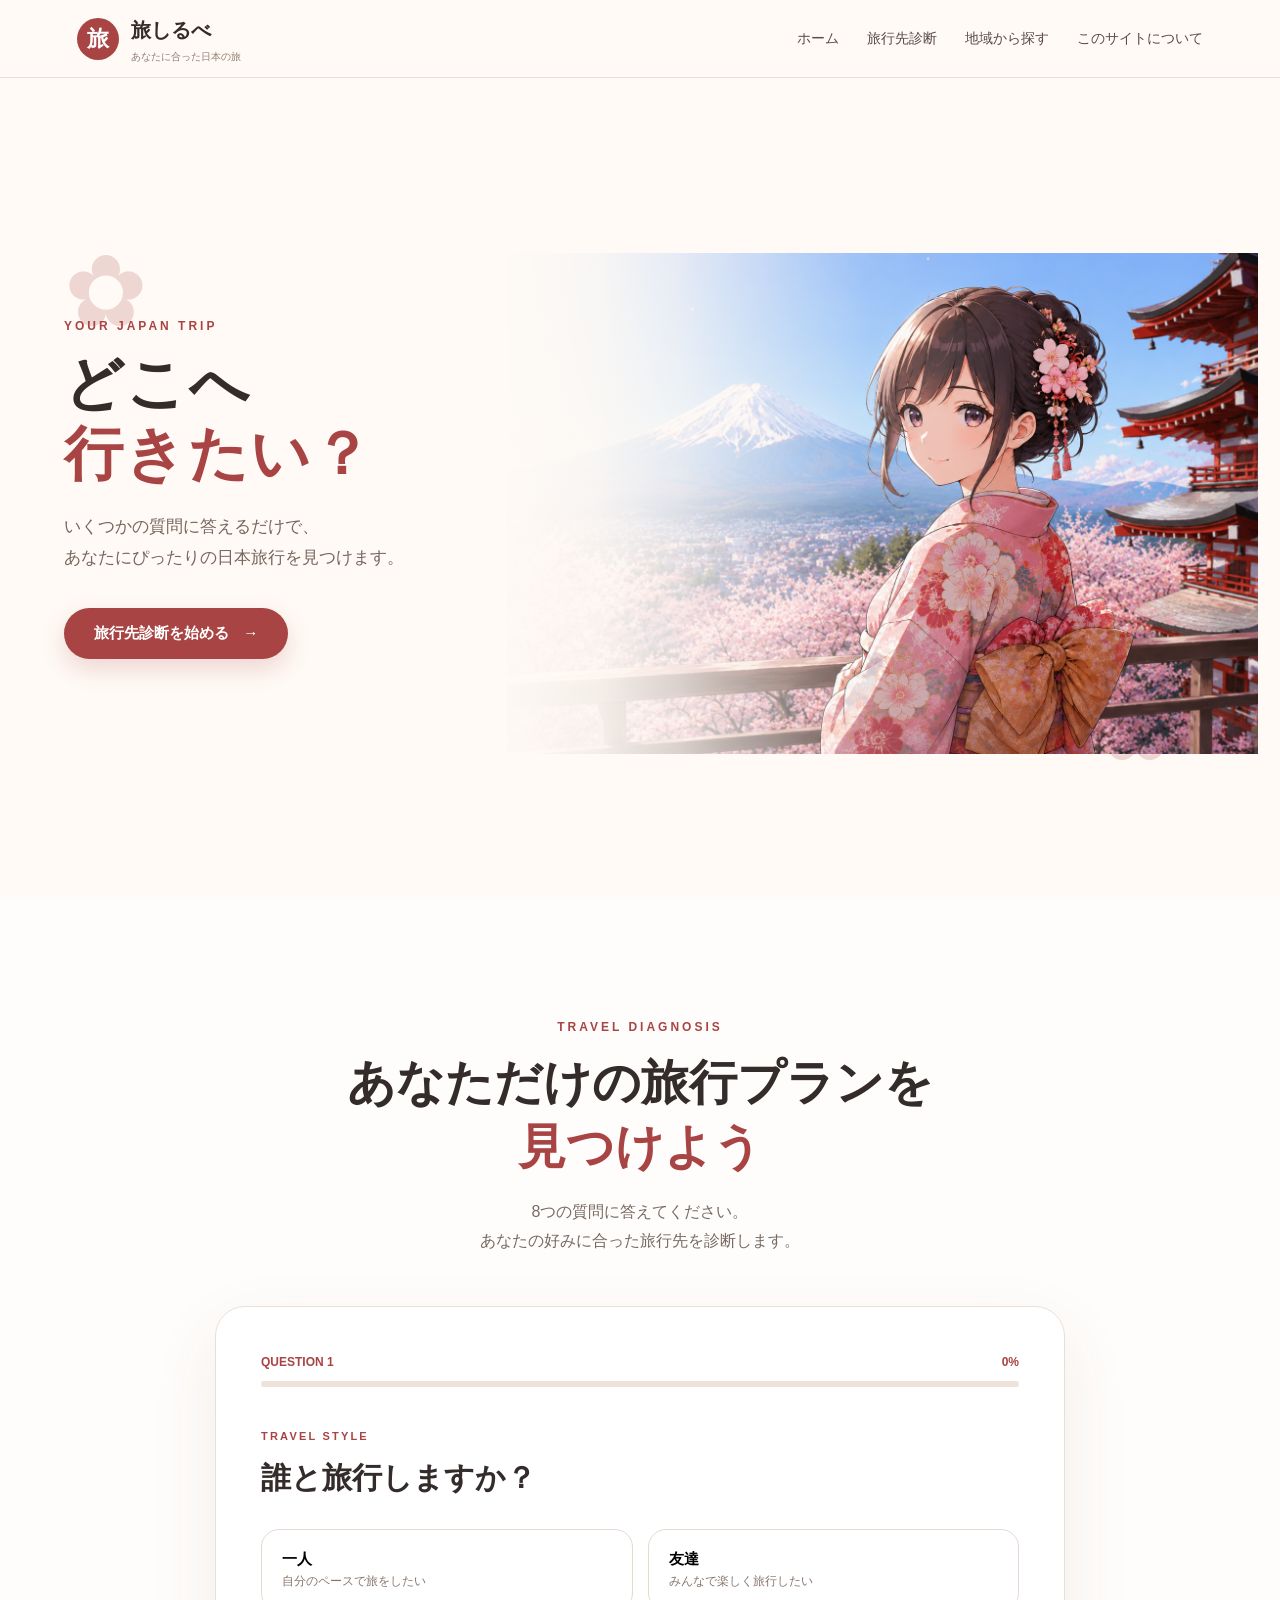
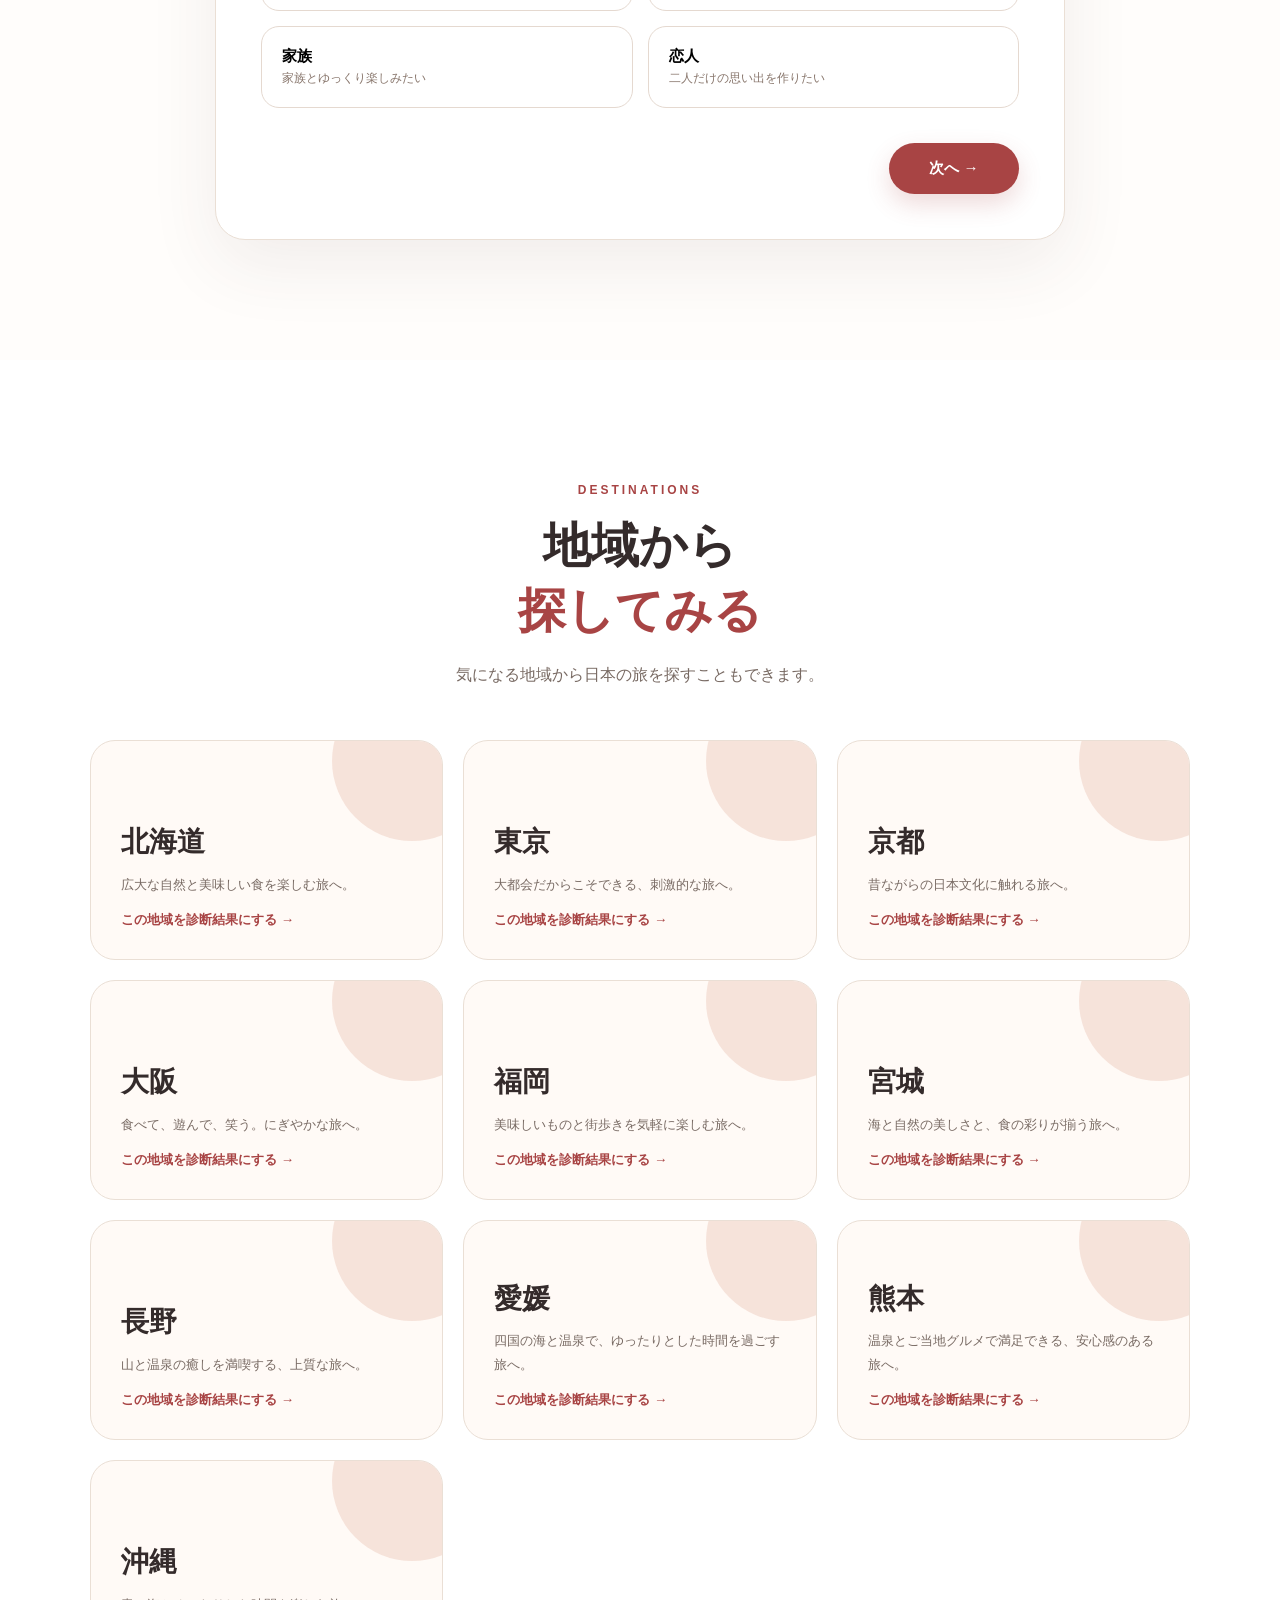
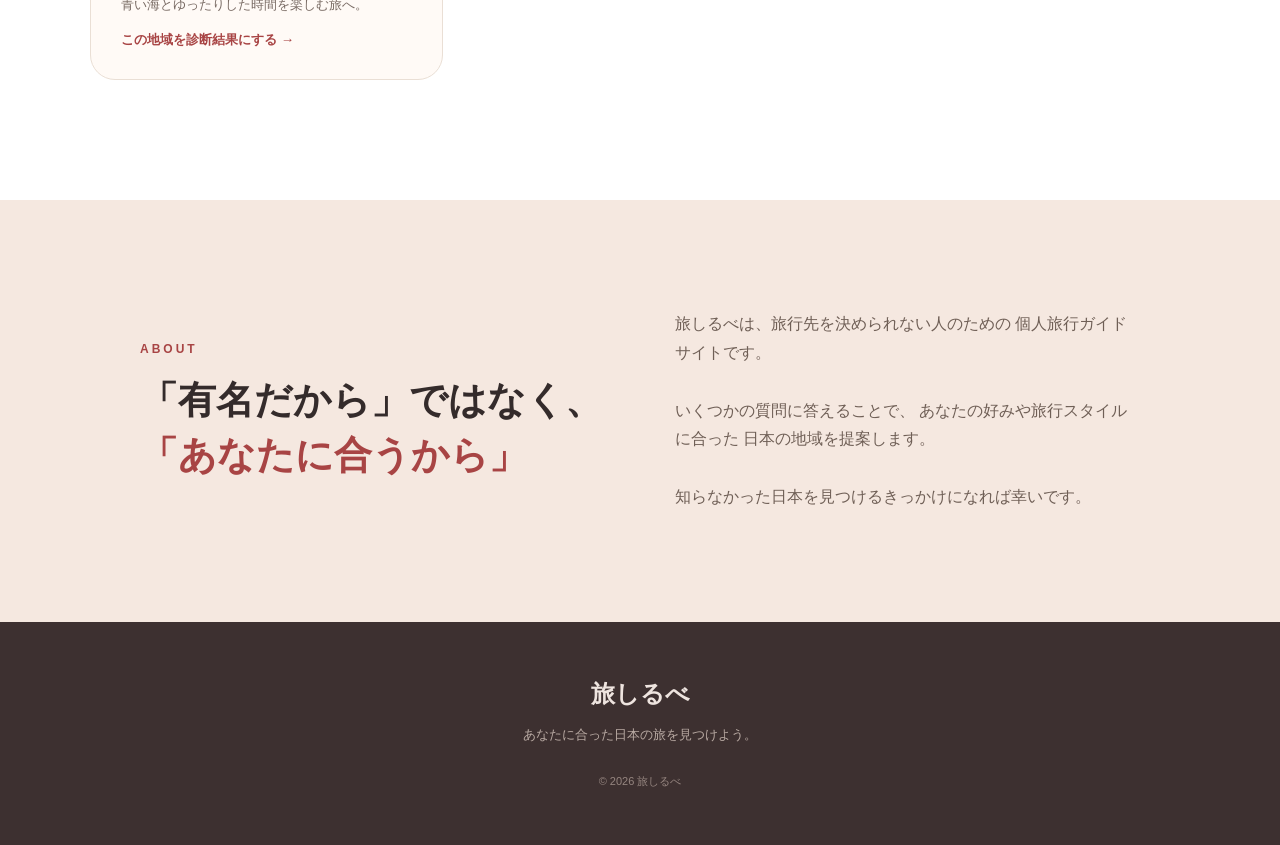
==== index.html @ ece28712 "aha~" ====
<!DOCTYPE html>
<html lang="ja">
<head>
    <meta charset="UTF-8">
    <meta name="viewport" content="width=device-width, initial-scale=1.0">

    <title>旅しるべ｜あなたに合った日本の旅</title>

    <link rel="stylesheet" href="style.css">
</head>

<body>

    <!-- =========================
         ヘッダー
    ========================== -->

    <header class="header">

        <div class="logo">
            <span class="logo-mark">旅</span>
            <div>
                <strong>旅しるべ</strong>
                <small>あなたに合った日本の旅</small>
            </div>
        </div>

        <nav class="nav">
            <a href="#home">ホーム</a>
            <a href="#diagnosis">旅行先診断</a>
            <a href="#regions">地域から探す</a>
            <a href="#about">このサイトについて</a>
        </nav>

    </header>


    <!-- =========================
         メイン
    ========================== -->

    <main>

        <!-- ヒーロー -->
        <section id="home" class="hero">

            <div class="hero-decoration decoration-one">✿</div>
            <div class="hero-decoration decoration-two">❀</div>

            <div class="hero-content">

                <div class="hero-text">

                    <p class="eyebrow">YOUR JAPAN TRIP</p>

                    <h1>
                        どこへ<br>
                        <span>行きたい？</span>
                    </h1>

                    <p class="hero-description">
                        いくつかの質問に答えるだけで、<br>
                        あなたにぴったりの日本旅行を見つけます。
                    </p>

                    <button class="main-button" id="startButton">
                        旅行先診断を始める
                        <span>→</span>
                    </button>

                </div>


                <!-- キャラクター用スペース -->
                <div class="character-area"></div>

            </div>

        </section>


        <!-- =========================
             診断セクション
        ========================== -->

        <section id="diagnosis" class="diagnosis-section">

            <div class="section-heading">

                <p class="eyebrow">TRAVEL DIAGNOSIS</p>

                <h2>
                    あなただけの旅行プランを<br>
                    <span>見つけよう</span>
                </h2>

                <p>
                    8つの質問に答えてください。<br>
                    あなたの好みに合った旅行先を診断します。
                </p>

            </div>


            <div class="quiz-card" id="quizCard">

                <!-- 進行状況 -->
                <div class="quiz-progress">

                    <div class="progress-info">
                        <span id="questionNumber">QUESTION 1</span>
                        <span id="progressPercent">0%</span>
                    </div>

                    <div class="progress-bar">
                        <div id="progressFill"></div>
                    </div>

                </div>


                <!-- 質問 -->
                <div id="questionArea">

                    <p class="question-category" id="questionCategory">
                        TRAVEL STYLE
                    </p>

                    <h3 id="questionText">
                        誰と旅行しますか？
                    </h3>

                    <div id="choices" class="choices"></div>

                </div>


                <!-- ボタン -->
                <div class="quiz-buttons">

                    <button
                        id="backButton"
                        class="sub-button"
                        type="button">
                        ← 戻る
                    </button>

                    <button
                        id="nextButton"
                        class="main-button small-button"
                        type="button"
                        disabled>
                        次へ →
                    </button>

                </div>

            </div>

        </section>


        <!-- =========================
             診断結果
        ========================== -->

        <section id="resultSection" class="result-section">

            <div class="result-card">

                <p class="eyebrow">YOUR RESULT</p>

                <h2>
                    あなたにおすすめの<br>
                    <span>旅行先は……</span>
                </h2>

                <div class="result-region" id="resultRegion">
                    京都
                </div>

                <p class="result-catch" id="resultCatch">
                    歴史と日本文化を感じる旅へ。
                </p>

                <div class="result-description" id="resultDescription">
                </div>


                <div class="result-tags" id="resultTags">
                </div>


                <div class="result-grid">

                    <div class="result-info">

                        <span>🏯 おすすめスポット</span>
                        <strong id="resultSpots"></strong>

                    </div>

                    <div class="result-info">

                        <span>🍴 おすすめグルメ</span>
                        <strong id="resultFood"></strong>

                    </div>

                    <div class="result-info">

                        <span>🌸 おすすめ時期</span>
                        <strong id="resultSeason"></strong>

                    </div>

                    <div class="result-info">

                        <span>💰 予算目安</span>
                        <strong id="resultBudget"></strong>

                    </div>

                </div>


                <div class="result-alternatives">

                    <p class="result-alternatives-title">
                        他にはこんな場所がおすすめ！
                    </p>

                    <div class="result-alternative-list" id="resultAlternatives"></div>

                </div>


                <div class="result-actions">

                    <button
                        id="detailsButton"
                        class="main-button">
                        この地域を詳しく見る →
                    </button>

                    <button
                        id="retryButton"
                        class="sub-button">
                        もう一度診断する
                    </button>

                </div>

            </div>

        </section>


        <!-- =========================
             地域一覧
        ========================== -->

        <section id="regions" class="regions-section">

            <div class="section-heading">

                <p class="eyebrow">DESTINATIONS</p>

                <h2>
                    地域から<br>
                    <span>探してみる</span>
                </h2>

                <p>
                    気になる地域から日本の旅を探すこともできます。
                </p>

            </div>


            <div class="region-grid" id="regionGrid">

                <!-- JavaScriptで生成 -->

            </div>

        </section>


        <!-- =========================
             このサイトについて
        ========================== -->

        <section id="about" class="about-section">

            <div class="about-inner">

                <div>

                    <p class="eyebrow">ABOUT</p>

                    <h2>
                        「有名だから」ではなく、<br>
                        <span>「あなたに合うから」</span>
                    </h2>

                </div>

                <p>
                    旅しるべは、旅行先を決められない人のための
                    個人旅行ガイドサイトです。
                    <br><br>
                    いくつかの質問に答えることで、
                    あなたの好みや旅行スタイルに合った
                    日本の地域を提案します。
                    <br><br>
                    知らなかった日本を見つけるきっかけになれば幸いです。
                </p>

            </div>

        </section>

    </main>


    <!-- =========================
         フッター
    ========================== -->

    <footer>

        <div class="footer-logo">
            旅しるべ
        </div>

        <p>
            あなたに合った日本の旅を見つけよう。
        </p>

        <small>
            © 2026 旅しるべ
        </small>

    </footer>


    <script src="script.js"></script>

</body>
</html>
---- style.css ----
/* ==========================================
   基本設定
========================================== */

* {
    box-sizing: border-box;
    margin: 0;
    padding: 0;
}

html {
    scroll-behavior: smooth;
}

body {
    font-family:
        "Yu Gothic",
        "Hiragino Kaku Gothic ProN",
        Meiryo,
        sans-serif;

    color: #342b2b;
    background: #fffaf5;
    line-height: 1.8;
}

button,
a {
    font-family: inherit;
}

button {
    cursor: pointer;
}


/* ==========================================
   ヘッダー
========================================== */

.header {
    height: 78px;
    padding: 0 6%;

    display: flex;
    align-items: center;
    justify-content: space-between;

    background: rgba(255, 250, 245, 0.96);

    border-bottom: 1px solid #eadfd5;

    position: sticky;
    top: 0;
    z-index: 100;
}

.logo {
    display: flex;
    align-items: center;
    gap: 12px;
}

.logo-mark {
    width: 42px;
    height: 42px;

    display: grid;
    place-items: center;

    border-radius: 50%;

    color: white;
    background: #a84444;

    font-size: 22px;
    font-weight: bold;
}

.logo strong {
    display: block;
    font-size: 20px;
}

.logo small {
    display: block;
    color: #927d72;
    font-size: 10px;
}

.nav {
    display: flex;
    gap: 28px;
}

.nav a {
    color: #594b45;
    text-decoration: none;
    font-size: 14px;
    transition: 0.2s;
}

.nav a:hover {
    color: #a84444;
}


/* ==========================================
   共通
========================================== */

.eyebrow {
    color: #a84444;
    font-size: 12px;
    font-weight: bold;
    letter-spacing: 0.25em;
    margin-bottom: 12px;
}

.section-heading {
    text-align: center;
    margin-bottom: 50px;
}

.section-heading h2 {
    font-size: clamp(32px, 5vw, 48px);
    line-height: 1.35;
    margin-bottom: 18px;
}

.section-heading h2 span,
.hero h1 span,
.about-section h2 span {
    color: #a84444;
}

.section-heading > p:last-child {
    color: #786a63;
}


/* ==========================================
   ボタン
========================================== */

.main-button {
    border: none;

    background: #a84444;
    color: white;

    padding: 16px 30px;

    border-radius: 999px;

    font-size: 15px;
    font-weight: bold;

    box-shadow: 0 10px 25px rgba(168, 68, 68, 0.2);

    transition:
        transform 0.2s,
        box-shadow 0.2s,
        background 0.2s;
}

.main-button:hover {
    background: #8f3737;
    transform: translateY(-3px);

    box-shadow:
        0 15px 30px rgba(168, 68, 68, 0.28);
}

.main-button span {
    margin-left: 10px;
}

.small-button {
    min-width: 130px;
}

.sub-button {
    border: 1px solid #d8c9be;

    background: white;
    color: #65554d;

    padding: 14px 24px;

    border-radius: 999px;

    font-size: 14px;

    transition: 0.2s;
}

.sub-button:hover {
    background: #f7eee8;
}


/* ==========================================
   ヒーロー
========================================== */

.hero {
    position: relative;

    min-height: calc(100vh - 81px);

    overflow: hidden;

    display: flex;
    align-items: center;
}

.hero-content {

    position: relative;
    z-index: 2;

    width: min(1280px, 100%);
    max-width: 1280px;
    margin-left: 5%;
    padding-right: 4%;
    display: flex;
    align-items: center;
    min-height: calc(100vh - 81px);

}

.hero-text {
    position: relative;
    z-index: 2;

    width: 38%;
    min-width: 260px;
    flex: 0 0 38%;
}

.hero h1 {
    font-size: clamp(44px, 4.6vw, 68px);
    font-weight: 800;
    letter-spacing: 0.04em;
    line-height: 1.18;
    margin-bottom: 24px;
    max-width: 340px;
}

.hero-description {
    color: #76665e;

    font-size: 17px;

    margin-bottom: 35px;
    max-width: 350px;
}

.character-area {
    position: relative;

    flex: 0 0 62%;
    width: 62%;
    height: 100%;
    min-height: 520px;

    z-index: 0;

    overflow: visible;
    background: #fffaf5;
}


/* =========================
   右側の画像
========================= */

.character-area::before {
    content: "";

    position: absolute;

    top: -3%;
    right: -4%;

    width: 104%;
    height: 112%;

    background-image: url("images/travel-girl.png");

    background-size: contain;
    background-position: center right;
    background-repeat: no-repeat;

    z-index: 0;
}


/* =========================
   左側へ溶け込むグラデーション
========================= */

.character-area::after {
    content: "";

    position: absolute;
    inset: -8% auto -8% -6%;

    width: 78%;

    background:
        linear-gradient(
            to right,
            rgba(255, 250, 245, 1) 0%,
            rgba(255, 250, 245, 0.98) 12%,
            rgba(255, 250, 245, 0.94) 24%,
            rgba(255, 250, 245, 0.8) 38%,
            rgba(255, 250, 245, 0.52) 54%,
            rgba(255, 250, 245, 0.18) 72%,
            rgba(255, 250, 245, 0) 100%
        );

    z-index: 1;

    pointer-events: none;
}

.character-speech::before {
    content: "";

    position: absolute;

    left: -10px;
    top: 25px;

    border-width: 8px 12px 8px 0;
    border-style: solid;
    border-color: transparent white transparent transparent;
}

.hero-decoration {
    position: absolute;

    color: #c88484;

    opacity: 0.3;

    font-size: 100px;
}

.decoration-one {
    top: 15%;
    left: 5%;
}

.decoration-two {
    right: 8%;
    bottom: 10%;
}


/* ==========================================
   診断
========================================== */

.diagnosis-section {
    padding: 120px 5%;

    background: #fffdfb;
}

.quiz-card {
    width: min(850px, 100%);

    margin: auto;

    background: white;

    border: 1px solid #eadfd5;

    border-radius: 30px;

    padding: 45px;

    box-shadow:
        0 25px 70px rgba(78, 54, 45, 0.08);
}

.quiz-progress {
    margin-bottom: 40px;
}

.progress-info {
    display: flex;
    justify-content: space-between;

    font-size: 12px;
    font-weight: bold;

    color: #a84444;

    margin-bottom: 8px;
}

.progress-bar {
    width: 100%;
    height: 6px;

    background: #eee3db;

    border-radius: 99px;

    overflow: hidden;
}

#progressFill {
    height: 100%;
    width: 0%;

    background: #a84444;

    transition: width 0.4s ease;
}

.question-category {
    color: #a84444;

    font-size: 11px;

    font-weight: bold;

    letter-spacing: 0.2em;

    margin-bottom: 10px;
}

#questionText {
    font-size: 30px;

    line-height: 1.4;

    margin-bottom: 30px;
}

.choices {
    display: grid;

    grid-template-columns:
        repeat(2, 1fr);

    gap: 15px;
}

.choice {
    border: 1px solid #e5d9d0;

    background: #fff;

    border-radius: 18px;

    padding: 20px;

    text-align: left;

    font-size: 15px;

    transition:
        border 0.2s,
        background 0.2s,
        transform 0.2s;
}

.choice:hover {
    border-color: #c17a7a;

    background: #fff7f2;

    transform: translateY(-2px);
}

.choice.selected {
    border-color: #a84444;

    background: #f9e7e2;

    box-shadow:
        0 0 0 2px rgba(168, 68, 68, 0.08);
}

.choice-title {
    display: block;

    font-weight: bold;

    margin-bottom: 4px;
}

.choice-description {
    display: block;

    color: #88766c;

    font-size: 12px;
}

.quiz-buttons {
    margin-top: 35px;

    display: flex;

    justify-content: space-between;

    align-items: center;
}


/* ==========================================
   結果
========================================== */

.result-section {
    display: none;

    padding: 120px 5%;

    background:
        linear-gradient(
            135deg,
            #fff8f3,
            #f6e3dc
        );
}

.result-section.show {
    display: block;
}

.result-card {
    width: min(900px, 100%);

    margin: auto;

    text-align: center;

    background: white;

    border-radius: 35px;

    padding: 60px 50px;

    box-shadow:
        0 25px 70px rgba(78, 54, 45, 0.1);
}

.result-region {
    font-size: clamp(50px, 8vw, 90px);

    font-weight: bold;

    color: #a84444;

    margin: 20px 0 5px;
}

.result-catch {
    font-size: 20px;

    color: #66564e;

    margin-bottom: 20px;
}

.result-description {
    max-width: 650px;

    margin: auto auto 25px;

    color: #75665e;
}

.result-tags {
    display: flex;

    justify-content: center;

    flex-wrap: wrap;

    gap: 8px;

    margin-bottom: 35px;
}

.result-tag {
    padding: 7px 14px;

    border-radius: 99px;

    background: #f5e6df;

    color: #9c4d4d;

    font-size: 12px;

    font-weight: bold;
}

.result-grid {
    display: grid;

    grid-template-columns:
        repeat(2, 1fr);

    gap: 15px;

    margin-bottom: 40px;
}

.result-info {
    padding: 20px;

    background: #fffaf7;

    border-radius: 18px;

    text-align: left;
}

.result-info span {
    display: block;

    font-size: 12px;

    color: #967f74;

    margin-bottom: 5px;
}

.result-info strong {
    font-size: 15px;
}

.result-alternatives {
    max-width: 620px;
    margin: 0 auto 35px;
}

.result-alternatives-title {
    margin-bottom: 14px;

    color: #7c645d;

    font-size: 15px;

    font-weight: bold;
}

.result-alternative-list {
    display: flex;

    justify-content: center;

    flex-wrap: wrap;

    gap: 12px;
}

.result-alternative-item {
    display: inline-flex;

    align-items: center;

    gap: 8px;

    padding: 10px 16px;

    border: 1px solid #efd8d0;

    border-radius: 999px;

    background: #fff8f4;

    color: #5d4b49;

    font-size: 14px;
}

.result-alternative-rank {
    color: #a84444;

    font-weight: bold;
}

.result-alternative-item strong {
    color: #a84444;
}

.result-alternative-item small {
    color: #907b73;
}

.result-actions {
    display: flex;

    justify-content: center;

    gap: 12px;

    flex-wrap: wrap;
}


/* ==========================================
   地域
========================================== */

.regions-section {
    padding: 120px 5%;

    background: #fff;
}

.region-grid {
    width: min(1100px, 100%);

    margin: auto;

    display: grid;

    grid-template-columns:
        repeat(3, 1fr);

    gap: 20px;
}

.region-card {
    min-height: 220px;

    padding: 30px;

    border-radius: 25px;

    background: #fffaf6;

    border: 1px solid #eadfd5;

    display: flex;

    flex-direction: column;

    justify-content: flex-end;

    position: relative;

    overflow: hidden;

    transition: 0.25s;
}

.region-card::before {
    content: "";

    position: absolute;

    width: 160px;
    height: 160px;

    border-radius: 50%;

    background: #f0d4c8;

    top: -60px;
    right: -50px;

    opacity: 0.6;
}

.region-card:hover {
    transform: translateY(-7px);

    box-shadow:
        0 15px 35px rgba(78, 54, 45, 0.1);
}

.region-card h3 {
    position: relative;

    font-size: 28px;

    margin-bottom: 5px;
}

.region-card p {
    position: relative;

    color: #796b64;

    font-size: 13px;
}

.region-card button {
    margin-top: 15px;

    align-self: flex-start;

    border: none;

    background: transparent;

    color: #a84444;

    font-weight: bold;

    position: relative;
}


/* ==========================================
   ABOUT
========================================== */

.about-section {
    padding: 110px 5%;

    background: #f5e8e0;
}

.about-inner {
    width: min(1000px, 100%);

    margin: auto;

    display: grid;

    grid-template-columns: 1fr 1fr;

    gap: 70px;

    align-items: center;
}

.about-inner h2 {
    font-size: 38px;

    line-height: 1.45;
}

.about-inner > p {
    color: #6f5f56;
}


/* ==========================================
   フッター
========================================== */

footer {
    padding: 50px 20px;

    text-align: center;

    background: #3d3030;

    color: #eee4df;
}

.footer-logo {
    font-size: 24px;

    font-weight: bold;

    margin-bottom: 8px;
}

footer p {
    color: #b9aaa3;

    font-size: 13px;

    margin-bottom: 20px;
}

footer small {
    color: #968680;

    font-size: 11px;
}


/* ==========================================
   レスポンシブ
========================================== */

@media (max-width: 850px) {

    .header {
        padding: 0 4%;
    }

    .nav {
        display: none;
    }

    .hero-content {
        grid-template-columns: 1fr;

        text-align: center;
    }

    .hero-text {
        order: 1;
    }

    .character-area {
        order: 2;

        min-height: 400px;
    }

    .character-speech {
        right: -30px;
    }

    .choices {
        grid-template-columns: 1fr;
    }

    .region-grid {
        grid-template-columns:
            repeat(2, 1fr);
    }

    .about-inner {
        grid-template-columns: 1fr;

        gap: 30px;
    }
}


@media (max-width: 550px) {

    .hero {
        min-height: auto;
    }

    .hero-content {
        padding: 70px 0;
    }

    .hero h1 {
        font-size: 42px;
    }

    .character-placeholder {
        transform: scale(0.85);
    }

    .quiz-card {
        padding: 25px 20px;

        border-radius: 22px;
    }

    #questionText {
        font-size: 25px;
    }

    .quiz-buttons {
        gap: 10px;
    }

    .result-card {
        padding: 40px 20px;

        border-radius: 25px;
    }

    .result-grid {
        grid-template-columns: 1fr;
    }

    .region-grid {
        grid-template-columns: 1fr;
    }

    .about-inner h2 {
        font-size: 30px;
    }
}
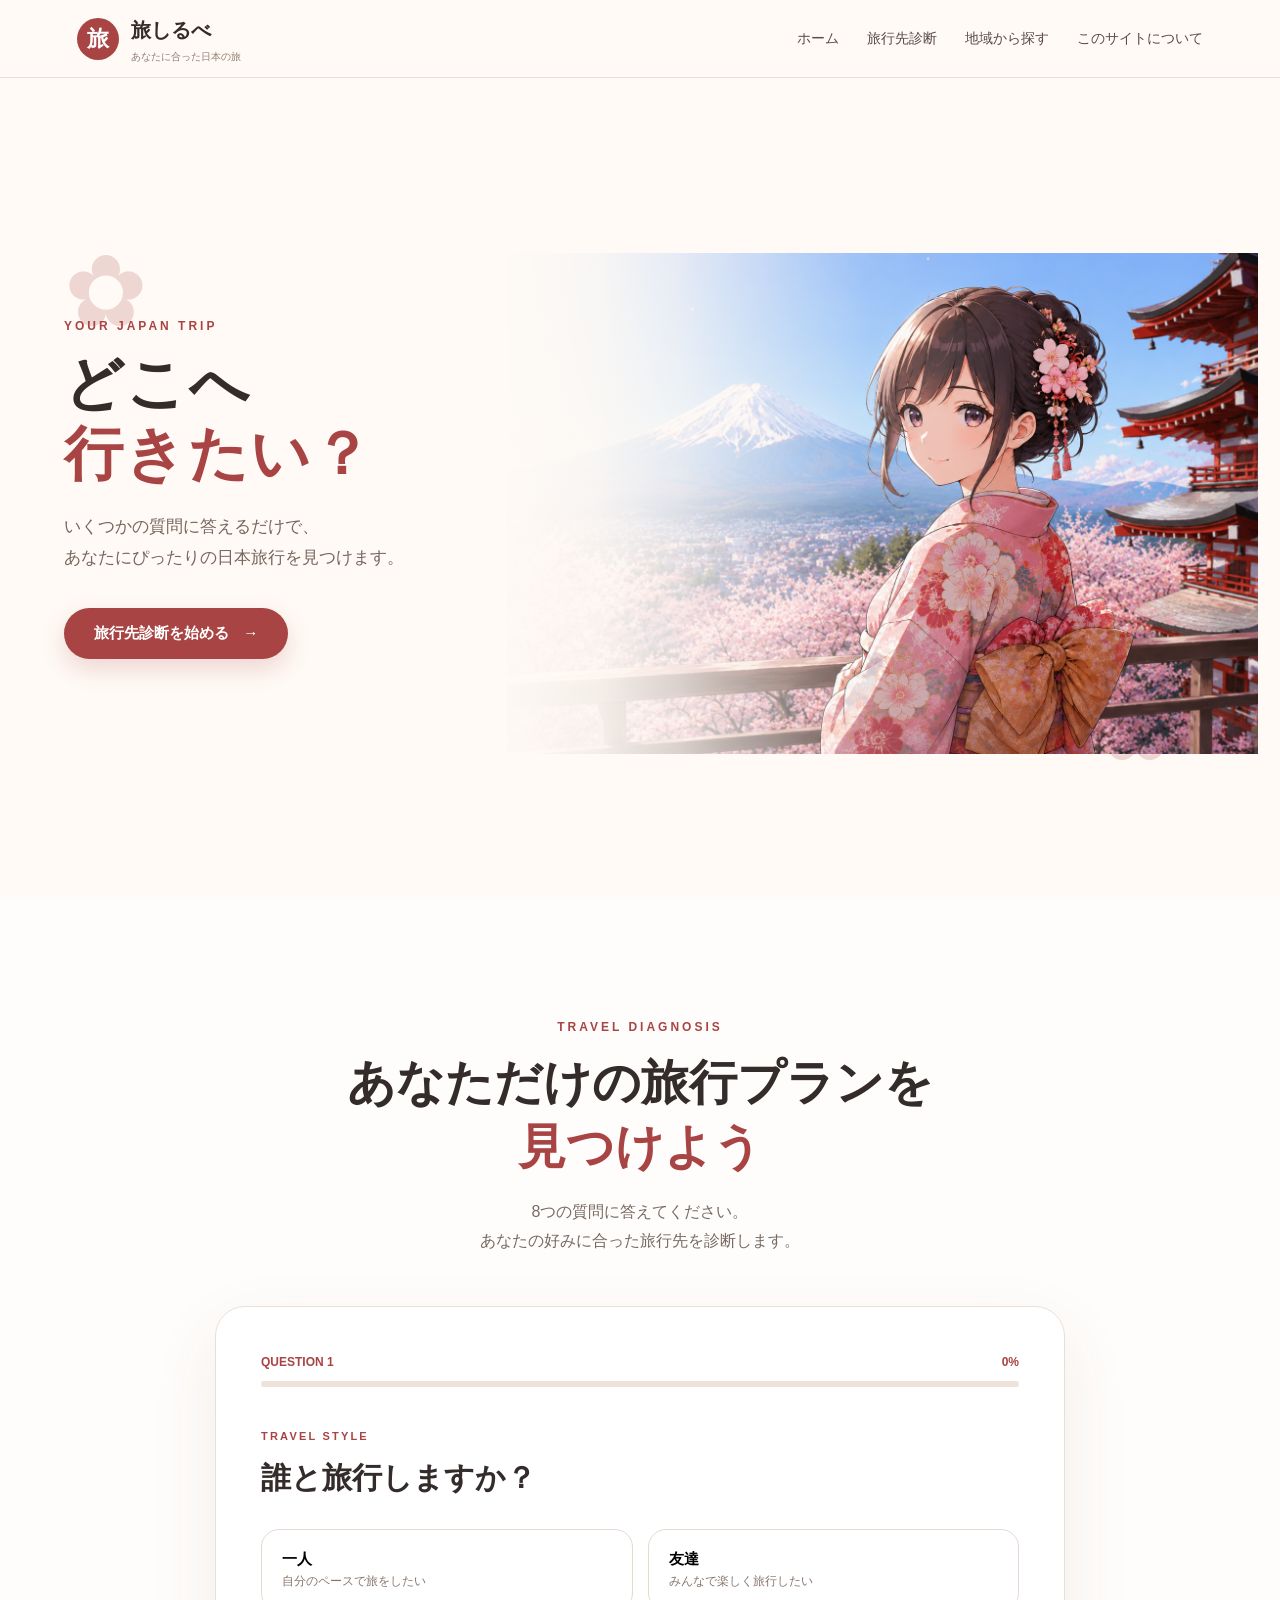
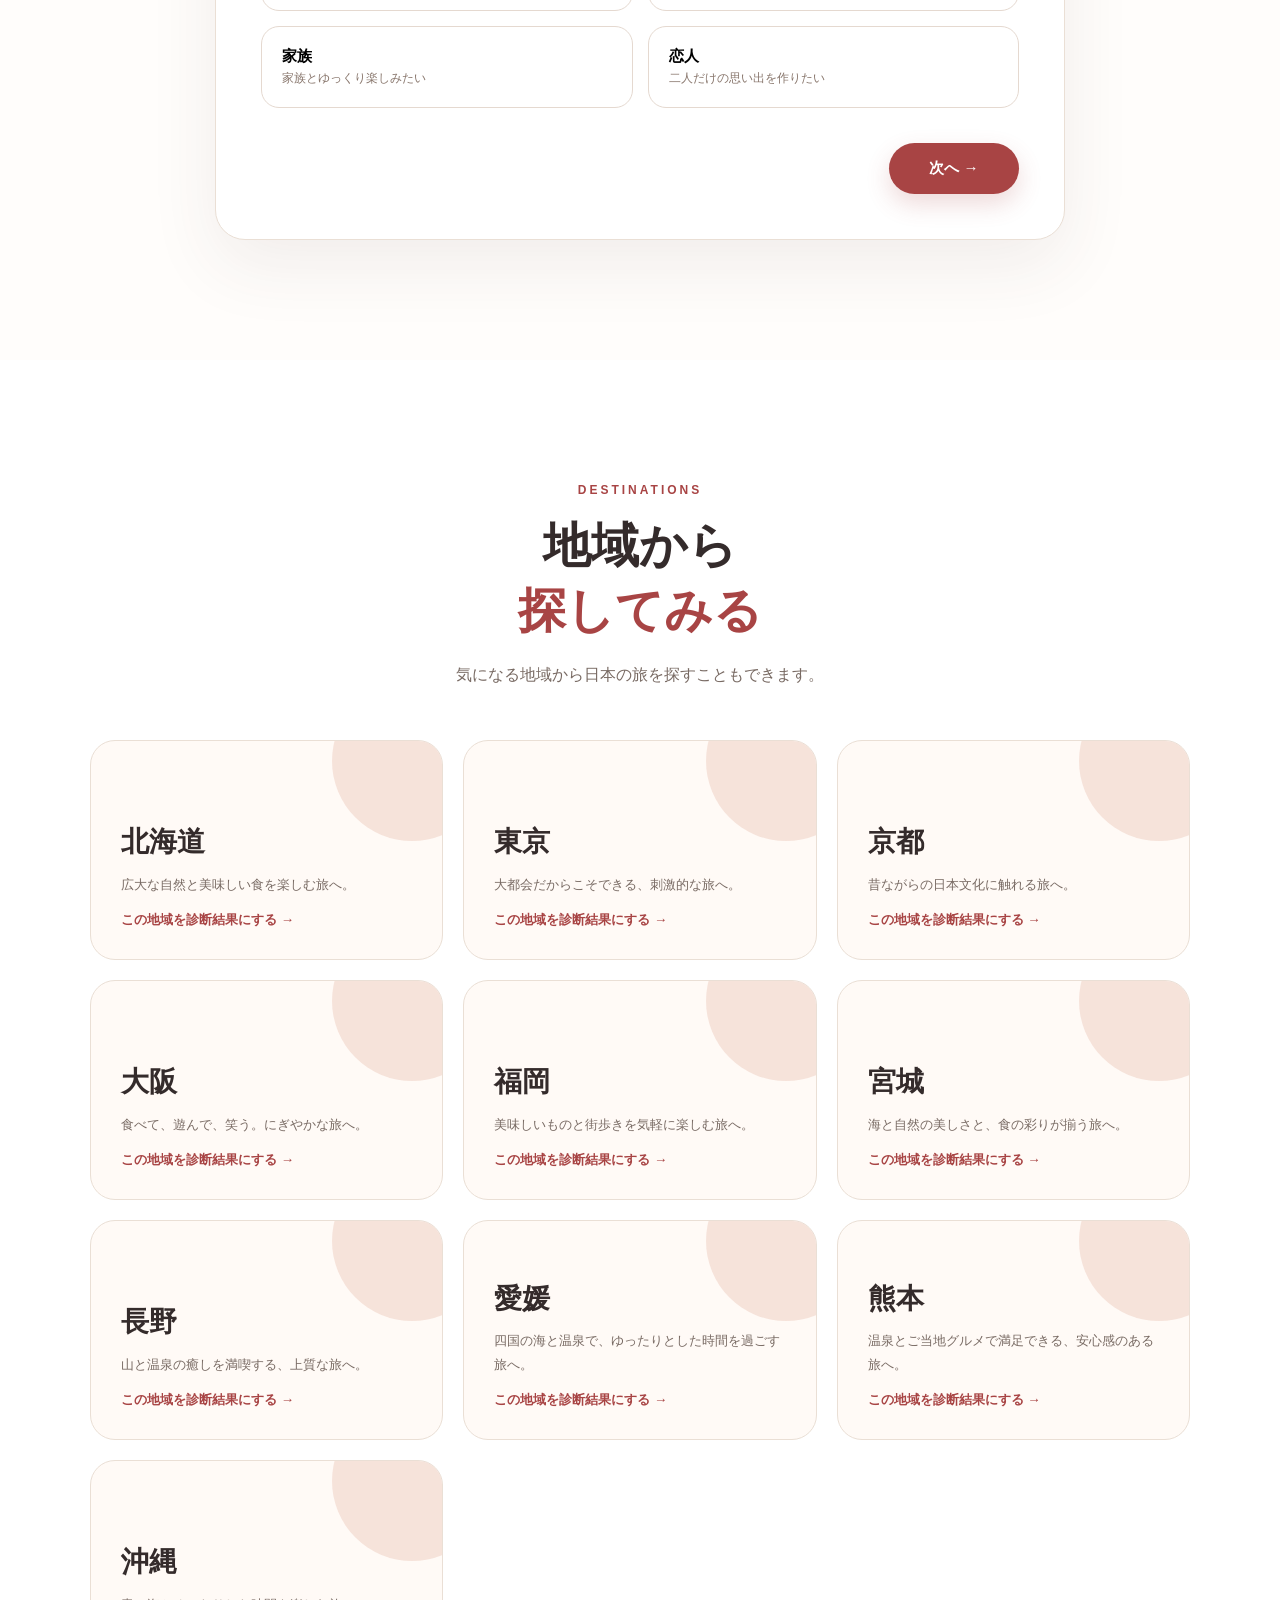
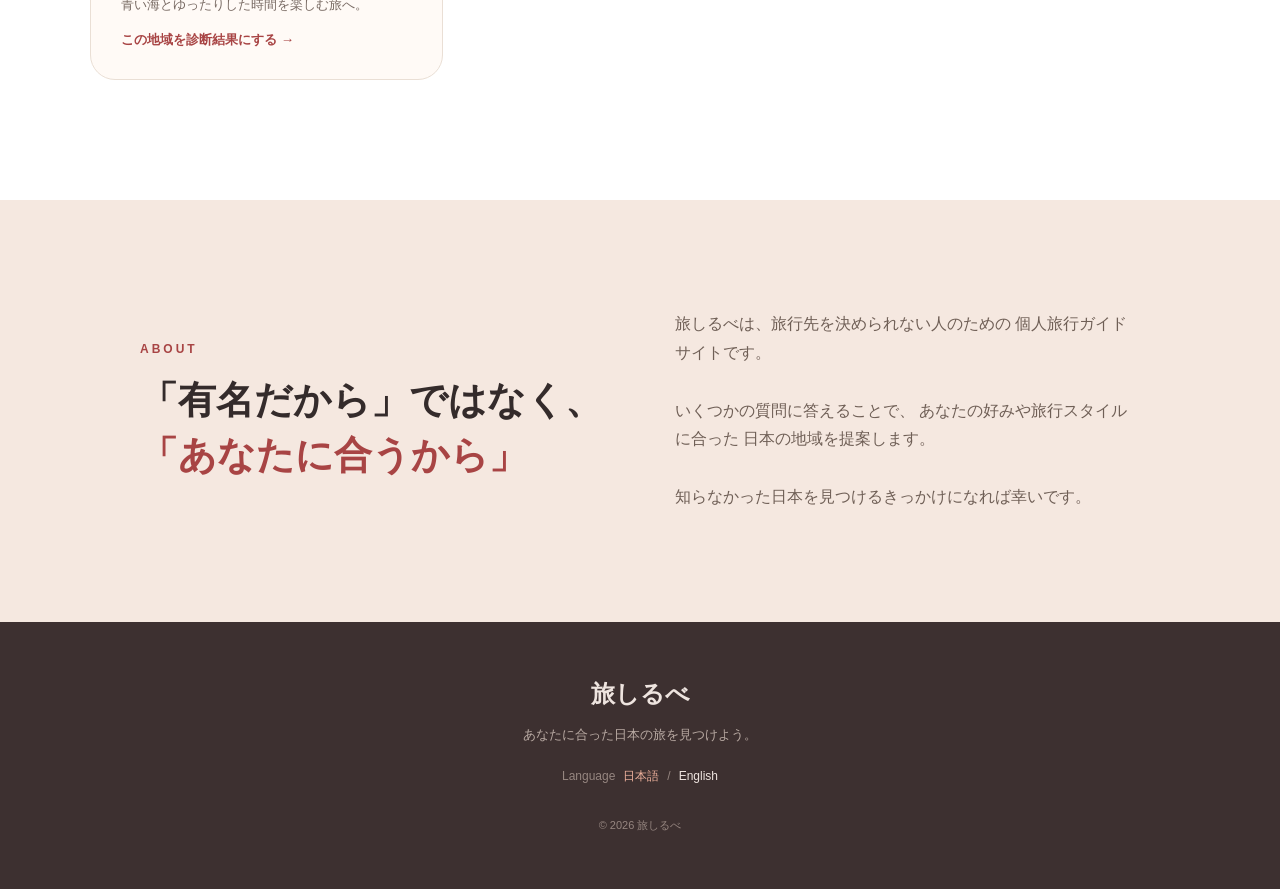
==== commit 96efdfdb: "言語選択(English)の追加" ====
--- a/index.html
+++ b/index.html
@@ -338,6 +338,13 @@
             あなたに合った日本の旅を見つけよう。
         </p>
 
+        <div class="language-switcher" aria-label="Language">
+            <span>Language</span>
+            <a href="index.html?lang=ja" id="japaneseLink" aria-current="page">日本語</a>
+            <span aria-hidden="true"> / </span>
+            <a href="index.html?lang=en" id="englishLink">English</a>
+        </div>
+
         <small>
             © 2026 旅しるべ
         </small>
--- a/style.css
+++ b/style.css
@@ -880,6 +880,27 @@
     margin-bottom: 20px;
 }
 
+.language-switcher {
+    display: flex;
+    justify-content: center;
+    align-items: center;
+    gap: 8px;
+    margin-bottom: 22px;
+    color: #968680;
+    font-size: 12px;
+}
+
+.language-switcher a {
+    color: #eee4df;
+    text-decoration: none;
+    transition: color 0.2s;
+}
+
+.language-switcher a:hover,
+.language-switcher a[aria-current="page"] {
+    color: #f0b29d;
+}
+
 footer small {
     color: #968680;
 
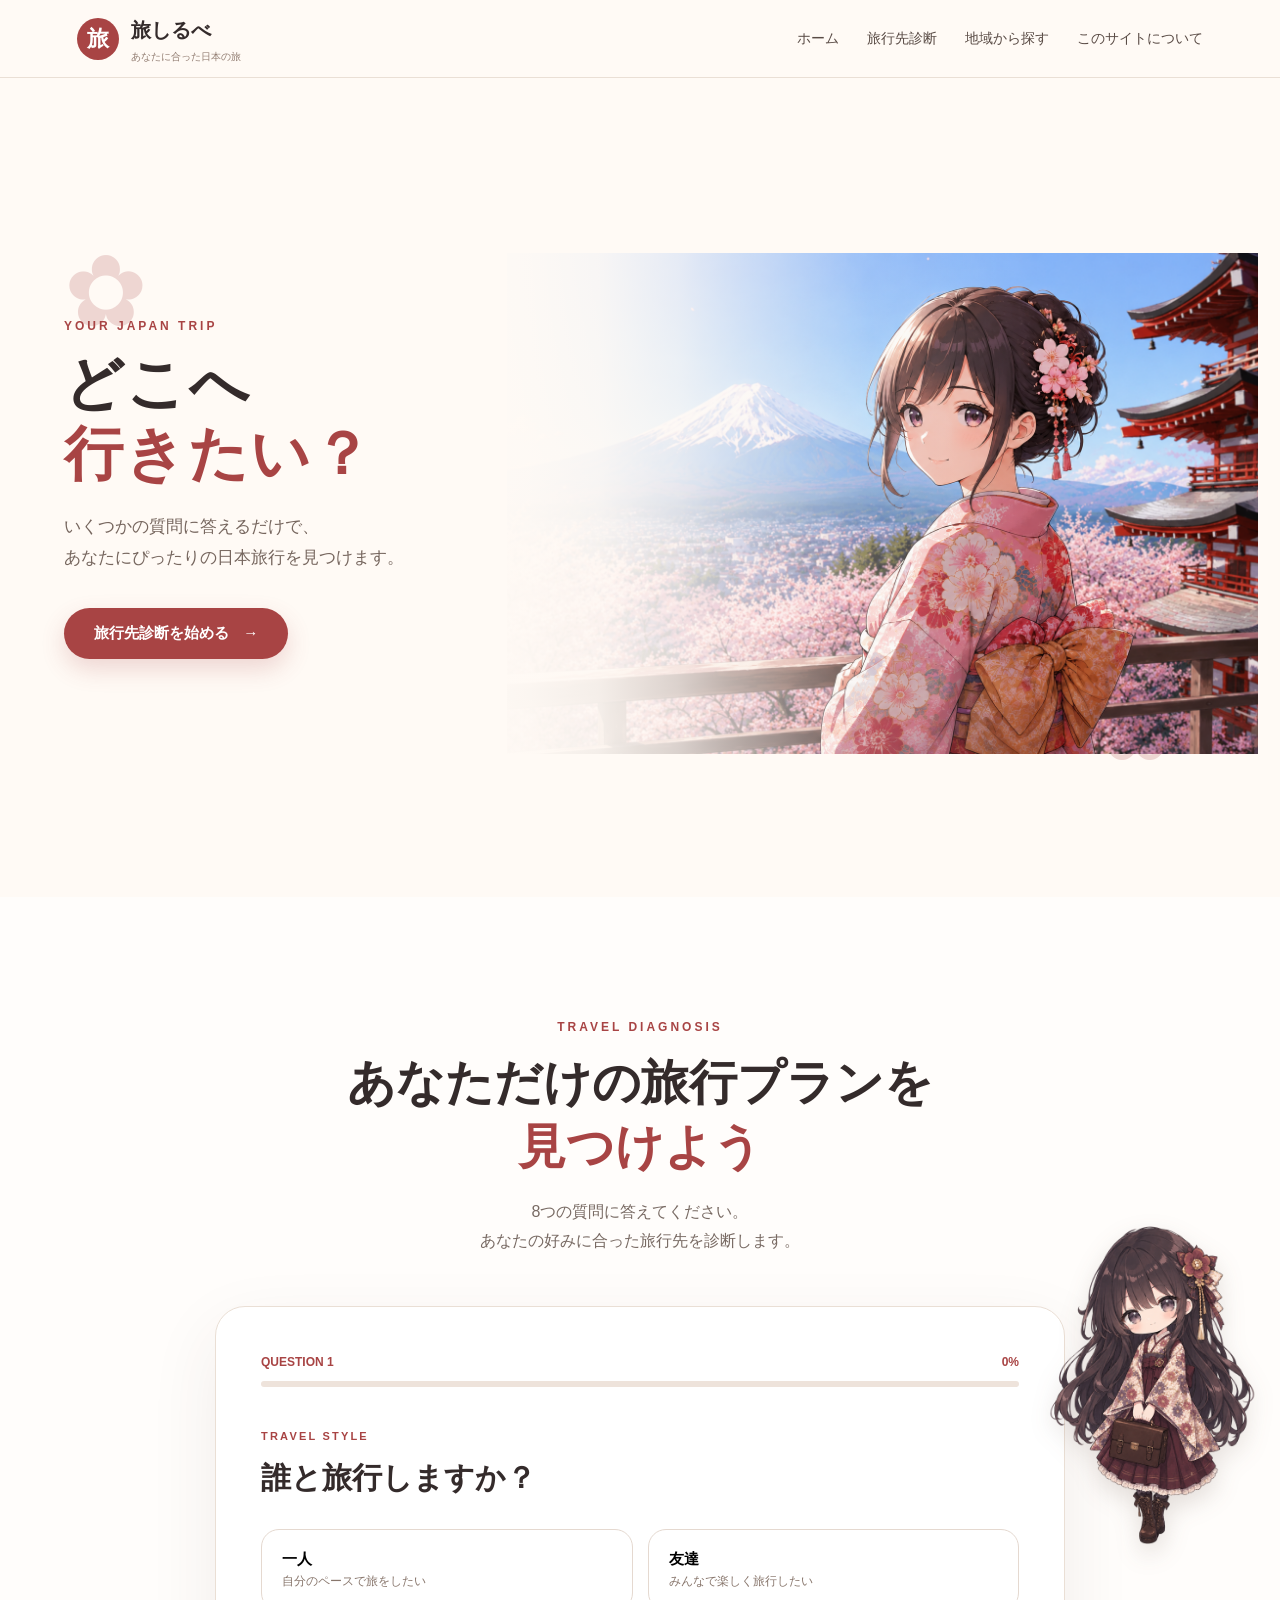
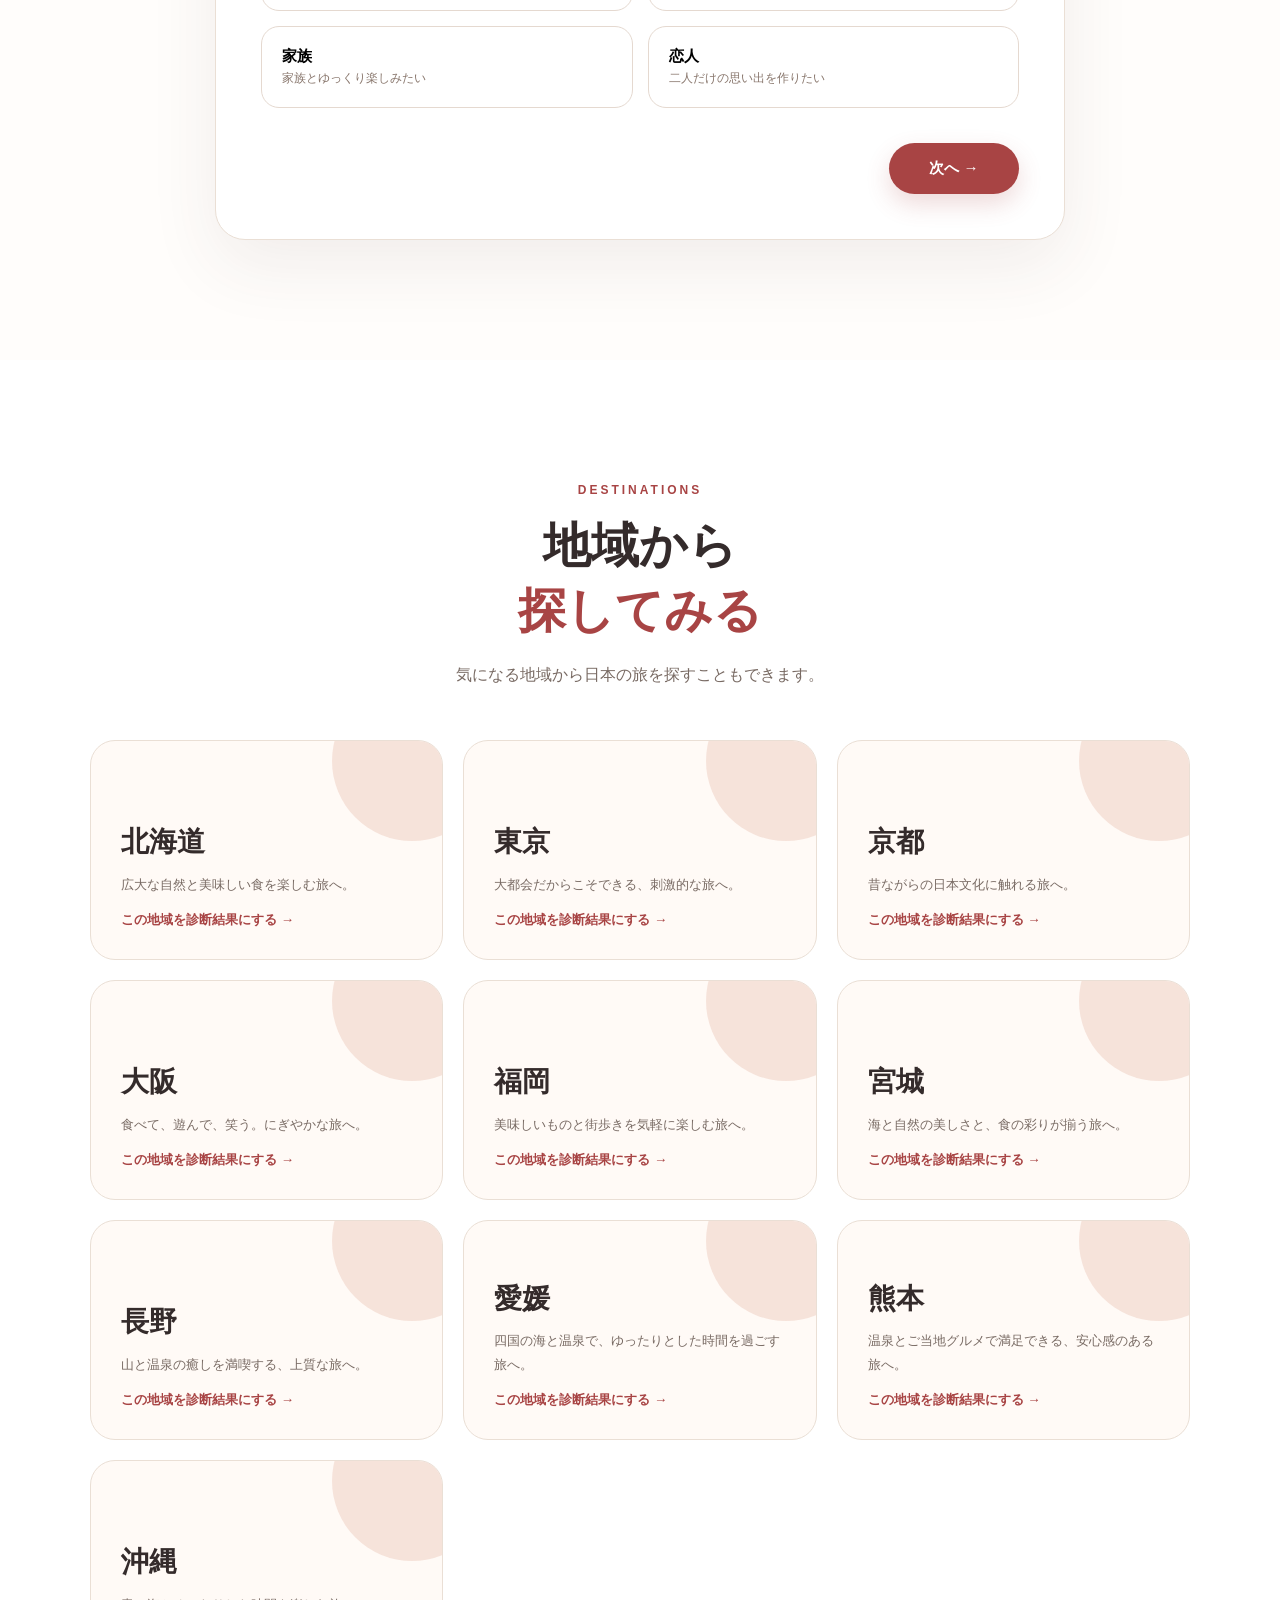
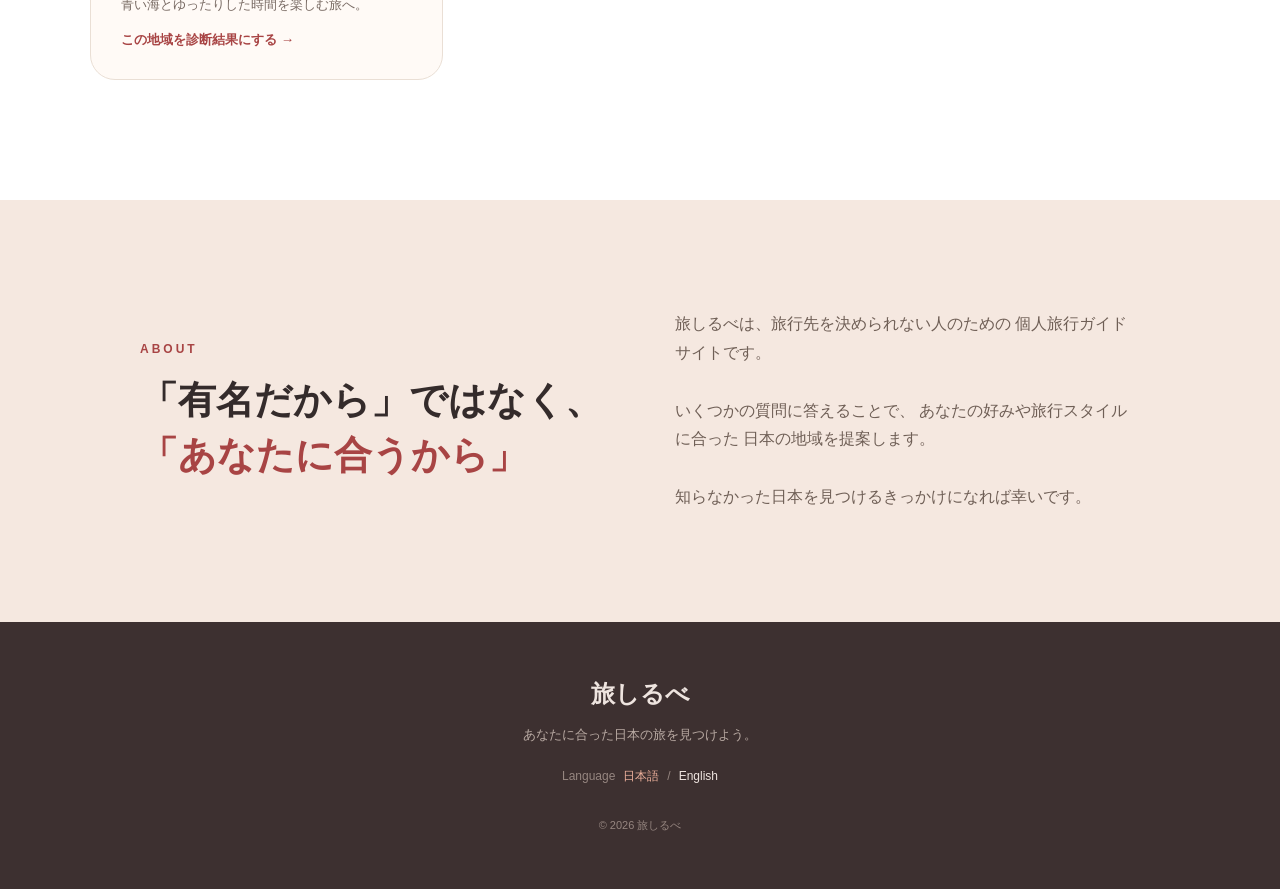
==== commit 514bb373: "動画配置、キャラクター実装" ====
--- a/index.html
+++ b/index.html
@@ -7,6 +7,7 @@
     <title>旅しるべ｜あなたに合った日本の旅</title>
 
     <link rel="stylesheet" href="style.css">
+    <link rel="stylesheet" href="companion.css">
 </head>
 
 <body>
@@ -353,6 +354,7 @@
 
 
     <script src="script.js"></script>
+    <script src="companion.js"></script>
 
 </body>
 </html>
--- a/style.css
+++ b/style.css
@@ -287,7 +287,7 @@
     width: 104%;
     height: 112%;
 
-    background-image: url("images/travel-girl.png");
+    background-image: url("images/character/travel-girl.png");
 
     background-size: contain;
     background-position: center right;
--- a/companion.css
+++ b/companion.css
@@ -0,0 +1,134 @@
+
+/* 旅しるべの案内役 */
+.site-companion {
+    --companion-ink: #342b2b;
+    --companion-accent: #a84444;
+    --companion-soft: #fff7f1;
+    position: fixed;
+    right: 18px;
+    bottom: 18px;
+    z-index: 1000;
+    width: min(520px, calc(100vw - 28px));
+    color: var(--companion-ink);
+    pointer-events: none;
+    font-family: "Yu Gothic", "Hiragino Kaku Gothic ProN", Meiryo, sans-serif;
+}
+
+.site-companion__body {
+    position: relative;
+    display: flex;
+    align-items: flex-end;
+    flex-direction: row-reverse;
+    gap: 8px;
+}
+
+.site-companion__figure {
+    transform: translateY(160%);
+    transition: transform 2.6s cubic-bezier(0.22, 1, 0.36, 1);
+}
+
+.site-companion.is-visible .site-companion__figure {
+    transform: translateY(0);
+}
+
+.site-companion.is-peeking .site-companion__figure {
+    transform: translateY(160%);
+}
+
+.site-companion__figure {
+    width: 220px;
+    height: 354px;
+    flex: 0 0 220px;
+    margin-bottom: -100px;
+    object-fit: contain;
+    object-position: bottom center;
+    filter: drop-shadow(0 10px 12px rgba(78, 54, 45, 0.16));
+    cursor: pointer;
+    pointer-events: auto;
+}
+
+.site-companion__figure:hover {
+    transform: translateY(-7px) rotate(-2deg);
+}
+
+.site-companion__bubble {
+    position: fixed;
+    right: calc(18px + 220px + 8px);
+    bottom: 100px;
+    width: min(260px, calc(100vw - 280px));
+    min-height: 74px;
+    padding: 16px 17px 14px;
+    border: 1px solid #eadfd5;
+    border-radius: 14px 14px 14px 3px;
+    background: #fff;
+    box-shadow: 0 12px 32px rgba(78, 54, 45, 0.15);
+    opacity: 0;
+    transform: translateY(10px) scale(0.96);
+    transform-origin: bottom right;
+    transition: opacity 0.25s ease, transform 0.25s ease;
+    pointer-events: auto;
+}
+
+.site-companion.is-bubble-visible .site-companion__bubble {
+    opacity: 1;
+    transform: translateY(0) scale(1);
+}
+
+.site-companion.is-peeking .site-companion__bubble {
+    opacity: 0;
+    transform: translateY(10px) scale(0.96);
+}
+
+.site-companion__bubble::after {
+    content: "";
+    position: absolute;
+    right: -9px;
+    bottom: 21px;
+    border: 9px solid transparent;
+    border-left-color: #fff;
+}
+
+.site-companion__name {
+    display: block;
+    margin-bottom: 4px;
+    color: var(--companion-accent);
+    font-size: 10px;
+    font-weight: bold;
+    letter-spacing: 0.12em;
+}
+
+.site-companion__message {
+    min-height: 44px;
+    font-size: 13px;
+    line-height: 1.65;
+}
+
+@media (max-width: 550px) {
+    .site-companion {
+        right: 5px;
+        bottom: 10px;
+        width: calc(100vw - 10px);
+    }
+
+    .site-companion__figure {
+        width: 155px;
+        height: 255px;
+        flex-basis: 155px;
+        margin-bottom: -86px;
+    }
+
+    .site-companion__bubble {
+        right: 10px;
+        bottom: 110px;
+        width: min(260px, calc(100vw - 20px));
+        padding: 12px 13px;
+    }
+}
+
+@media (prefers-reduced-motion: reduce) {
+    .site-companion__body,
+    .site-companion__bubble,
+    .site-companion__figure {
+        transition: none;
+    }
+}
